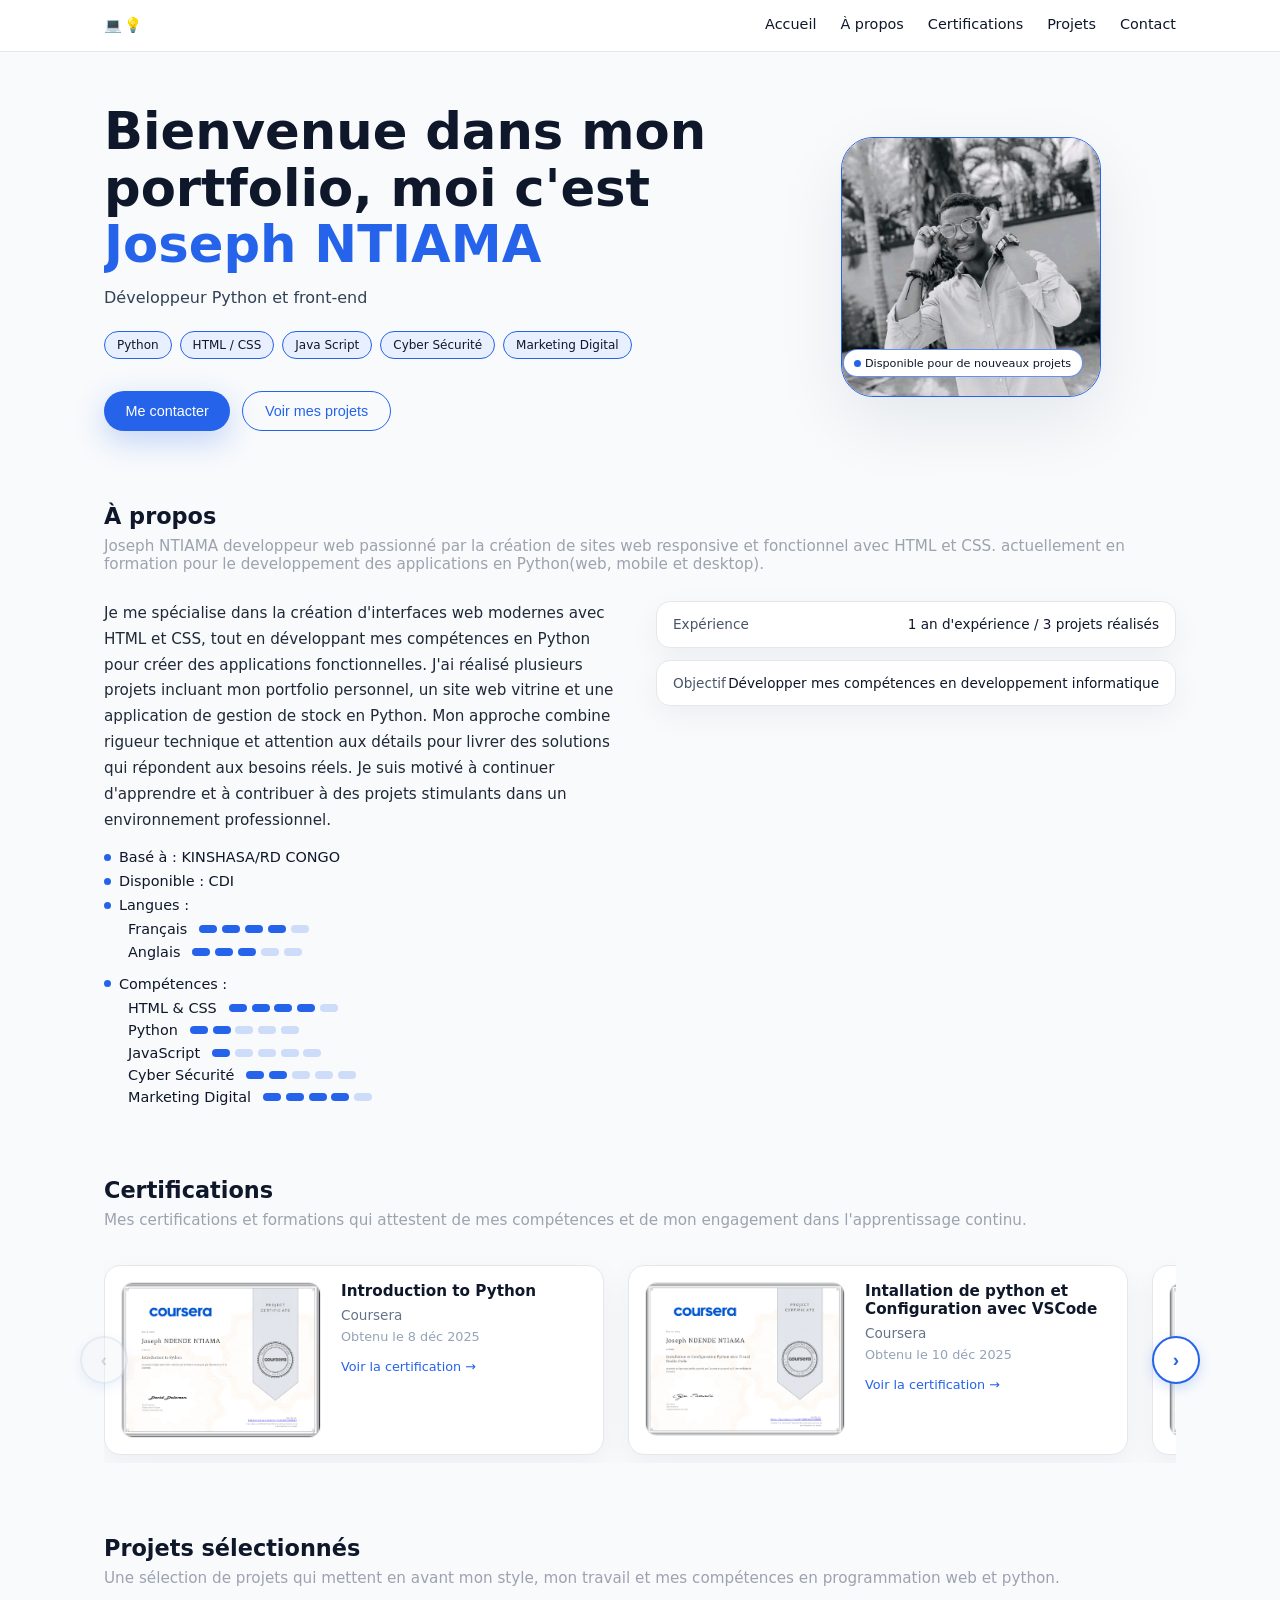
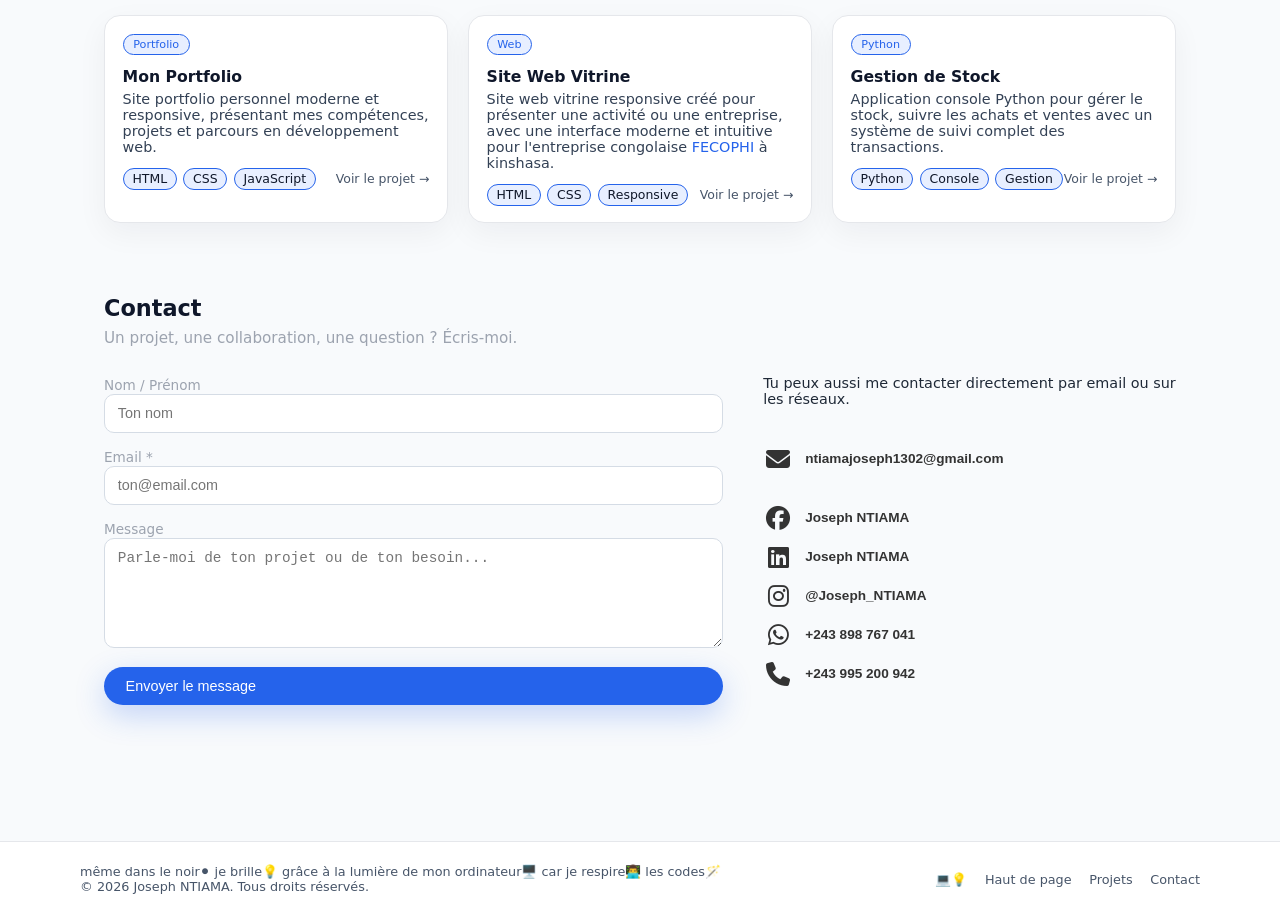
==== index.html @ 9ce26da5 "mis à jour css 02 janvier" ====
<!DOCTYPE html>
<html lang="fr">
  <head>
    <meta charset="UTF-8" />
    <meta name="viewport" content="width=device-width, initial-scale=1.0" />
    <link rel="stylesheet" href="https://cdnjs.cloudflare.com/ajax/libs/font-awesome/6.5.1/css/all.min.css">
    <title>Portfolio</title>
    <style>
      /* ---------- Styles principaux ----------
         Organisation:
         - Reset & base
         - Body / typographie
         - Liens / header / navigation
         - Hero (accueil)
         - About / cartes
         - Grid / cards / certifications
         - Contact / footer
      */
      * {
        box-sizing: border-box;
        margin: 0;
        padding: 0;
      }

      body {
        font-family: system-ui, -apple-system, BlinkMacSystemFont, "Segoe UI",
          sans-serif;
        background: #f8fafc;
        color: #0f172a;
        min-height: 100vh;
      }

      a {
        color: inherit;
        text-decoration: none;
      }

      /* Header - barre de navigation sticky en haut */
      header {
        position: sticky;
        top: 0;
        z-index: 10;
        backdrop-filter: blur(12px);
        background: #ffffffea;
        border-bottom: 1px solid #e5e7eb;
      }

      .nav {
        max-width: 1120px;
        margin: 0 auto;
        padding: 1rem 1.5rem;
        display: flex;
        align-items: center;
        justify-content: space-between;
      }

      .logo {
        font-weight: 700;
        letter-spacing: 0.12em;
        text-transform: uppercase;
        font-size: 0.9rem;
        color: #2563eb;
      }

      .nav-links {
        display: flex;
        gap: 1.5rem;
        font-size: 0.9rem;
      }

      .nav-links a {
        position: relative;
        padding-bottom: 0.2rem;
      }

      .nav-links a::after {
        content: "";
        position: absolute;
        left: 0;
        bottom: 0;
        width: 0;
        height: 2px;
        background: #2563eb;
        transition: width 0.2s ease-out;
      }

      .nav-links a:hover::after {
        width: 100%;
      }

      main {
        max-width: 1120px;
        margin: 0 auto;
        padding: 3.2rem 1.5rem 4rem;
      }

      section {
        margin-bottom: 4.5rem;
      }

      /* Hero (Accueil) - titre, sous-texte, tags et photo */
      .hero {
        display: grid;
        grid-template-columns: minmax(0, 3fr) minmax(0, 2fr);
        gap: 3rem;
        align-items: center;
      }

      .hero-title {
        font-size: clamp(2.4rem, 4vw, 3.3rem);
        line-height: 1.1;
        font-weight: 700;
        margin-bottom: 1rem;
      }

      .hero-name {
        background: #2563eb;
        background-clip: text;
        -webkit-background-clip: text;
        color: transparent;
      }

      .hero-subtitle {
        color: #334155;
        font-size: 1rem;
        max-width: 32rem;
        margin-bottom: 1.5rem;
      }

      .hero-tags {
        display: flex;
        flex-wrap: wrap;
        gap: 0.5rem;
        margin-bottom: 2rem;
      }

      .tag {
        padding: 0.35rem 0.75rem;
        border-radius: 999px;
        border: 1px solid #2563eb;
        font-size: 0.75rem;
        color: #0f172a;
        background: #e8efff;
      }

      .hero-actions {
        display: flex;
        flex-wrap: wrap;
        gap: 0.75rem;
      }

      .btn-primary,
      .btn-secondary {
        padding: 0.7rem 1.35rem;
        border-radius: 999px;
        font-size: 0.9rem;
        font-weight: 500;
        border: none;
        cursor: pointer;
        display: inline-flex;
        align-items: center;
        gap: 0.4rem;
      }

      .btn-primary {
        background: #2563eb;
        color: #ffffff;
        box-shadow: 0 10px 30px rgba(37, 99, 235, 0.25);
      }

      .btn-primary:hover {
        filter: brightness(1.05);
      }

      .btn-secondary {
        background: transparent;
        border: 1px solid #2563eb;
        color: #2563eb;
      }

      .btn-secondary:hover {
        background: #e8efff;
      }

      .hero-photo-wrapper {
        justify-self: center;
      }

      .hero-photo {
        width: 260px;
        height: 260px;
        border-radius: 32px;
        background: #ffffff;
        border: 1px solid #2563eb;
        position: relative;
        overflow: hidden;
        box-shadow: 0 25px 70px rgba(15, 23, 42, 0.08);
        display: flex;
        align-items: center;
        justify-content: center;
        color: #0f172a;
      }

      .hero-photo::before {
        content: "";
        position: absolute;
        inset: 18%;
        border-radius: 24px;
      }

      .hero-photo-text {
        text-align: center;
        font-size: 0.9rem;
        max-width: 13rem;
        line-height: 1.4;
      }

      .hero-badge {
        position: absolute;
        bottom: 1.2rem;
        right: 1.1rem;
        padding: 0.4rem 0.65rem;
        border-radius: 999px;
        font-size: 0.7rem;
        background: #ffffff;
        border: 1px solid rgba(37, 99, 235, 0.7);
        display: inline-flex;
        align-items: center;
        gap: 0.25rem;
      }

      .hero-badge-dot {
        width: 7px;
        height: 7px;
        border-radius: 999px;
        background: #2563eb;
      }

      .section-title {
        font-size: 1.4rem;
        font-weight: 600;
        margin-bottom: 0.5rem;
      }

      .section-subtitle {
        font-size: 0.95rem;
        color: #9ca3af;
        margin-bottom: 1.75rem;
      }

      /* À propos - texte descriptif et cartes de résumé */
      .about-grid {
        display: grid;
        grid-template-columns: minmax(0, 2fr) minmax(0, 2fr);
        gap: 2rem;
        align-items: flex-start;
      }

      .about-text {
        font-size: 0.95rem;
        color: #1f2937;
        line-height: 1.7;
      }

      .about-list {
        list-style: none;
        margin-top: 1rem;
        display: grid;
        gap: 0.5rem;
      }

      .about-list li {
        display: flex;
        align-items: center;
        gap: 0.5rem;
        font-size: 0.9rem;
      }

      .bullet {
        width: 7px;
        height: 7px;
        border-radius: 999px;
        background: #2563eb;
      }

      .language-item {
        display: flex;
        align-items: center;
        gap: 0.5rem;
        flex-wrap: wrap;
      }

      .language-name {
        min-width: 70px;
        font-weight: 500;
      }

      .language-level {
        display: flex;
        gap: 0.3rem;
        align-items: center;
        margin-left: 0.25rem;
      }

      .level-bar {
        width: 18px;
        height: 8px;
        border-radius: 4px;
        background: rgba(37, 99, 235, 0.2);
        transition: background 0.2s ease;
      }

      .level-bar.filled {
        background: #2563eb;
      }

      /* Cartes récapitulatives dans la section À propos */
      .about-cards {
        display: grid;
        gap: 0.75rem;
      }

      .about-card {
        padding: 0.9rem 1rem;
        border-radius: 14px;
        border: 1px solid #e5e7eb;
        background: #ffffff;
        font-size: 0.85rem;
        display: flex;
        justify-content: space-between;
        align-items: center;
        box-shadow: 0 10px 30px rgba(15, 23, 42, 0.05);
      }

      .about-card-label {
        color: #475569;
      }

      .about-card-value {
        font-weight: 500;
        color: #0f172a;
      }

      /* Grilles réutilisables pour projets et autres listes */
      .grid {
        display: grid;
        gap: 1.25rem;
      }

      .grid-3 {
        grid-template-columns: repeat(auto-fit, minmax(220px, 1fr));
      }

      .card {
        border-radius: 16px;
        padding: 1.1rem 1.1rem 1rem;
        border: 1px solid #e5e7eb;
        background: #ffffff;
        transition: transform 0.14s ease-out, box-shadow 0.14s ease-out,
          border-color 0.14s ease-out;
        box-shadow: 0 10px 30px rgba(15, 23, 42, 0.05);
      }

      .card:hover {
        transform: translateY(-4px);
        border-color: rgba(37, 99, 235, 0.5);
        box-shadow: 0 18px 45px rgba(15, 23, 42, 0.08);
      }

      .card-badge {
        font-size: 0.7rem;
        padding: 0.2rem 0.6rem;
        border-radius: 999px;
        border: 1px solid #2563eb;
        color: #2563eb;
        display: inline-flex;
        align-items: center;
        gap: 0.35rem;
        margin-bottom: 0.7rem;
        background: #e8efff;
      }

      .card-title {
        font-size: 0.98rem;
        font-weight: 600;
        margin-bottom: 0.35rem;
        color: #0f172a;
      }

      .card-text {
        font-size: 0.9rem;
        color: #334155;
        margin-bottom: 0.8rem;
      }

      .card-footer {
        display: flex;
        align-items: center;
        justify-content: space-between;
        font-size: 0.8rem;
        color: #475569;
      }

      .tech-list {
        display: flex;
        flex-wrap: wrap;
        gap: 0.4rem;
        font-size: 0.78rem;
      }

      .tech-pill {
        padding: 0.15rem 0.55rem;
        border-radius: 999px;
        background: #e8efff;
        border: 1px solid #2563eb;
        color: #0f172a;
      }

      /* Certifications - carousel horizontal */
      .certification-container {
        position: relative;
        width: 100%;
      }

      .certification-grid {
        display: flex;
        gap: 1.5rem;
        overflow-x: auto;
        scroll-behavior: smooth;
        scrollbar-width: none;
        -ms-overflow-style: none;
        padding: 0.5rem 0;
      }

      .certification-grid::-webkit-scrollbar {
        display: none;
      }

      .certification-card {
        flex: 0 0 auto;
        width: 100%;
        max-width: 500px;
        min-width: 400px;
      }

      .certification-card {
        border-radius: 16px;
        padding: 1rem;
        border: 1px solid #e5e7eb;
        background: #ffffff;
        transition: transform 0.14s ease-out, box-shadow 0.14s ease-out,
          border-color 0.14s ease-out;
        box-shadow: 0 10px 30px rgba(15, 23, 42, 0.05);
        display: flex;
        flex-direction: row;
        gap: 1.25rem;
        align-items: flex-start;
        width: 100%;
      }

      .certification-nav-btn {
        position: absolute;
        top: 50%;
        transform: translateY(-50%);
        background: #ffffff;
        border: 2px solid #2563eb;
        color: #2563eb;
        width: 48px;
        height: 48px;
        border-radius: 50%;
        display: flex;
        align-items: center;
        justify-content: center;
        cursor: pointer;
        font-size: 1.2rem;
        font-weight: bold;
        z-index: 10;
        transition: all 0.2s ease;
        box-shadow: 0 4px 12px rgba(37, 99, 235, 0.2);
      }

      .certification-nav-btn:hover {
        background: #2563eb;
        color: #ffffff;
        box-shadow: 0 6px 16px rgba(37, 99, 235, 0.3);
      }

      .certification-nav-btn:active {
        transform: translateY(-50%) scale(0.95);
      }

      .certification-nav-btn.prev {
        left: -24px;
      }

      .certification-nav-btn.next {
        right: -24px;
      }

      .certification-nav-btn:disabled {
        opacity: 0.4;
        cursor: not-allowed;
        background: #f1f5f9;
        border-color: #cbd5e1;
        color: #94a3b8;
      }

      .certification-nav-btn:disabled:hover {
        background: #f1f5f9;
        color: #94a3b8;
        box-shadow: 0 4px 12px rgba(37, 99, 235, 0.1);
      }

      .certification-card:hover {
        transform: translateY(-4px);
        border-color: rgba(37, 99, 235, 0.5);
        box-shadow: 0 18px 45px rgba(15, 23, 42, 0.08);
      }

      .certification-image {
        width: 200px;
        min-width: 200px;
        height: auto;
        border-radius: 12px;
        border: 1px solid #e5e7eb;
        object-fit: cover;
        cursor: pointer;
        transition: transform 0.2s ease;
      }

      .certification-image:hover {
        transform: scale(1.02);
      }

      .certification-info {
        flex: 1;
        display: flex;
        flex-direction: column;
        gap: 0.4rem;
      }

      .certification-title {
        font-size: 0.95rem;
        font-weight: 600;
        color: #0f172a;
        margin-top: 0;
      }

      .certification-org {
        font-size: 0.85rem;
        color: #64748b;
      }

      .certification-date {
        font-size: 0.8rem;
        color: #94a3b8;
      }

      .certification-description {
        font-size: 0.85rem;
        color: #475569;
        line-height: 1.5;
        margin-top: 0.25rem;
      }

      .certification-link {
        font-size: 0.8rem;
        color: #2563eb;
        text-decoration: none;
        margin-top: 0.5rem;
        display: inline-flex;
        align-items: center;
        gap: 0.3rem;
        transition: color 0.2s ease;
      }

      .certification-link:hover {
        color: #1d4ed8;
        text-decoration: underline;
      }

      /* Contact - formulaire et informations de contact */
      .contact-grid {
        display: grid;
        grid-template-columns: minmax(0, 3fr) minmax(0, 2fr);
        gap: 2.5rem;
        align-items: start;
      }

      form {
        display: grid;
        gap: 0.9rem;
      }

      label {
        font-size: 0.85rem;
        color: #9ca3af;
        margin-bottom: 0.2rem;
      }

      input,
      textarea {
        width: 100%;
        padding: 0.65rem 0.8rem;
        border-radius: 10px;
        border: 1px solid #d5dce5;
        background: #ffffff;
        color: #0f172a;
        font-size: 0.9rem;
      }

      input:focus,
      textarea:focus {
        outline: none;
        border-color: #2563eb;
        box-shadow: 0 0 0 1px rgba(37, 99, 235, 0.5);
      }

      textarea {
        min-height: 110px;
        resize: vertical;
      }

      .contact-info {
        font-size: 0.9rem;
        color: #1f2937;
      }

      .contact-list {
        list-style: none;
        margin-top: 1.25rem;
        display: grid;
        gap: 0.7rem;
        font-size: 0.85rem;
      }

      .contact-label {
        color: #475569;
      }

      /* Footer - bas de page avec liens et copyright */
      footer {
        border-top: 1px solid #e5e7eb;
        padding: 1.4rem 1.5rem 1.8rem;
        color: #475569;
        font-size: 0.8rem;
        background: #ffffff;
      }

      .footer-inner {
        max-width: 1120px;
        margin: 0 auto;
        display: flex;
        align-items: center;
        justify-content: space-between;
        gap: 1rem;
        flex-wrap: wrap;
      }

      .footer-links {
        display: flex;
        gap: 1.1rem;
        flex-wrap: wrap;
      }

      .footer-links a:hover {
        color: #2563eb;
      }

      .social-links {
        margin-top: 20px;
        display: flex;
        flex-direction: column; /* Aligne les comptes les uns sous les autres */
        gap: 15px; /* Espace entre chaque ligne */
      }

      .social-item {
        display: flex;
        align-items: center; /* Aligne verticalement l'icône et le texte */
        text-decoration: none;
        color: #333;
        font-family: Arial, sans-serif;
        font-weight: bold;
        transition: transform 0.2s ease;
      }

      .social-item i {
        font-size: 24px; /* Taille de l'icône */
        margin-right: 12px; /* Espace entre l'icône et ton nom */
        width: 30px; /* Largeur fixe pour que le texte soit aligné */
        text-align: center;
      }

/* Couleurs spécifiques au survol */
      .social-item:hover {
        transform: translateX(10px); /* Petit effet de mouvement */
        color: #1877F2; /* Bleu Facebook par défaut au survol */
      }

      .social-item:hover i {
        color: #1877F2;
      }

      /* Style de base (Ordinateur) */
      .navbar {
        display: flex;
        justify-content: space-between;
        padding: 20px;
        background: #333;
        color: white;
      }

      .nav-links {
        display: flex;
        list-style: none;
      }

      .nav-links li { margin-left: 20px; }

      .menu-toggle {
        display: none; /* CACHÉ SUR ORDINATEUR */
        font-size: 24px;
        cursor: pointer;
      }

/* --- VERSION MOBILE (moins de 768px) --- */
    @media screen and (max-width: 768px) {
      .menu-toggle {
        display: block; /* ON MONTRE LES 3 BARRES */
      }

        .nav-links {
          display: none;
        flex-direction: column;
        width: 50%;
          position: absolute;
          top: 60px;
          left: 50%;
          background: #1877F2;
          text-align: center;
          font-family: cambria;
        }

  /* Quand on ajoute la classe "active" via JS */
        .nav-links.active {
            display: flex;
          }

        .nav-links li { padding: 15px 0; margin: 0; }
      }

      @media (max-width: 900px) {
        .hero {
          grid-template-columns: minmax(0, 1fr);
          text-align: left;
          gap: 2rem;
        }

        .hero-photo-wrapper {
          order: -1;
        }

        .hero-photo {
          width: 230px;
          height: 230px;
        }

        .about-grid,
        .contact-grid {
          grid-template-columns: minmax(0, 1fr);
        }
      }

      @media (max-width: 640px) {
        .nav {
          padding-inline: 1.1rem;
        }

        main {
          padding-inline: 1.1rem;
          padding-top: 2.6rem;
        }

        .nav-links {
          display: none;
        }

        .hero-actions {
          flex-direction: column;
          align-items: stretch;
        }

        .hero-photo {
          width: 210px;
          height: 210px;
        }

        .certification-card {
          flex-direction: column;
          min-width: 300px;
          max-width: 100%;
        }

        .certification-image {
          width: 100%;
          min-width: unset;
        }

        .certification-nav-btn {
          width: 40px;
          height: 40px;
          font-size: 1rem;
        }

        .certification-nav-btn.prev {
          left: -20px;
        }

        .certification-nav-btn.next {
          right: -20px;
        }
      }

      @media (max-width: 480px) {
        main {
          padding-inline: 1rem;
        }

        section {
          margin-bottom: 3.2rem;
        }

        .certification-container {
          padding: 0 2rem;
        }

        .certification-nav-btn {
          width: 36px;
          height: 36px;
          font-size: 0.9rem;
        }

        .certification-nav-btn.prev {
          left: 0;
        }

        .certification-nav-btn.next {
          right: 0;
        }

        .certification-card {
          min-width: 280px;
        }

        .hero-title {
          font-size: clamp(2rem, 9vw, 2.6rem);
        }

        .card,
        .about-card {
          padding: 0.95rem 0.95rem 0.9rem;
        }

        .hero-photo {
          width: 190px;
          height: 190px;
        }
      }
      /* Animations: apparitions et micro-interactions
         - Variables:
           --accent : couleur principale utilisée pour les accents visuels
         - Classes utilitaires:
           .fade-up  : élément apparaissant avec translation verticale
           .fade-in  : élément n'apparaissant qu'en opacité
         - Animation float: micro-mouvement appliqué à la photo hero
         - Respecter `prefers-reduced-motion` pour accessibilité
      */
      /* Couleur d'accent utilisée dans plusieurs composants */
      :root { --accent: #2563eb; }

      /* Apparition en glissement vers le haut + fondu
         - ajouter la classe `animated` déclenche la transition
         - utile pour staggered entrance (apparition échelonnée)
      */
      .fade-up { opacity: 0; transform: translateY(12px); transition: opacity 0.6s ease, transform 0.6s cubic-bezier(.2,.8,.2,1); }
      .fade-up.animated { opacity: 1; transform: translateY(0); }

      /* Simple fondu (opacité) pour éléments qui n'ont pas besoin de translation */
      .fade-in { opacity: 0; transition: opacity 0.8s ease; }
      .fade-in.animated { opacity: 1; }


      /* Légère oscillation verticale pour donner de la vie à la photo */
      @keyframes float {
        0% { transform: translateY(0); }
        50% { transform: translateY(-6px); }
        100% { transform: translateY(0); }
      }

      /* Photo hero: couvre son conteneur et a un zoom au survol
         - transition sur `img` pour rendre le hover fluide
         - la classe `animated` déclenche l'animation continue `float`
         - `will-change` aide la performance pour les transformations fréquentes
      */
      .hero-photo img { display: block; width: 100%; height: 100%; object-fit: cover; transition: transform 0.45s ease; will-change: transform; }
      .hero-photo.animated { animation: float 4s ease-in-out infinite; }
      .hero-photo:hover img { transform: scale(1.04); }

      /* Animations de texte: slide-in gauche/droite pour mettre en valeur les titres */
      .slide-left { opacity: 0; transform: translateX(-18px); transition: opacity 0.6s ease, transform 0.6s cubic-bezier(.2,.8,.2,1); }
      .slide-left.animated { opacity: 1; transform: translateX(0); }

      .slide-right { opacity: 0; transform: translateX(18px); transition: opacity 0.6s ease, transform 0.6s cubic-bezier(.2,.8,.2,1); }
      .slide-right.animated { opacity: 1; transform: translateX(0); }

      /* Tags dans le hero: apparition échelonnée et léger levé */
      .hero-tags .tag { opacity: 0; transform: translateY(8px) scale(0.99); transition: opacity 0.45s ease, transform 0.45s ease; }
      .hero-tags .tag.animated { opacity: 1; transform: translateY(0) scale(1); }

      /* Micro-interaction sur les images de certification : léger soulèvement + ombre */
      .certification-image { transition: transform 0.28s ease, box-shadow 0.28s ease; }
      .certification-image:hover { transform: translateY(-6px) scale(1.03); box-shadow: 0 18px 40px rgba(15,23,42,0.12); }

      /* Respecter la préférence de l'utilisateur pour réduire les animations */
      @media (prefers-reduced-motion: reduce) {
        .fade-up, .fade-in, .hero-photo.animated, .certification-image { transition: none !important; animation: none !important; }
      }
    </style>
  </head>
    <body>
    <!-- Header: barre de navigation principale (logo, menu mobile, liens) -->
    <header>
      <nav class="nav">
        <div class="logo">💻💡</div>
        <div class="menu-toggle" id="mobile-menu">
          <i class="fa-solid fa-bars"></i>
        </div>
        <div class="nav-links" id="nav-list">
          <a href="#accueil">Accueil</a>
          <a href="#apropos">À propos</a>
          <a href="#certifications">Certifications</a>
          <a href="#projets">Projets</a>
          <a href="#contact">Contact</a>
        </div>
      </nav>
    </header>

    <main>
    <!-- Section Accueil (Hero) -->
    <section id="accueil" class="hero">
        <div>
          <h1 class="hero-title">
            <span class="hero-line">Bienvenue dans mon portfolio,</span>
            <span class="hero-line">moi c'est <span class="hero-name">Joseph NTIAMA</span></span>
          </h1>
          <p class="hero-subtitle">
            Développeur Python et front-end
          </p>

          <div class="hero-tags">
            <span class="tag">Python</span>
            <span class="tag">HTML / CSS</span>
            <span class="tag">Java Script</span>
            <span class="tag">Cyber Sécurité</span>
            <span class="tag">Marketing Digital</span>
          </div>

          <div class="hero-actions">
            <button class="btn-primary" onclick="document.getElementById('contact').scrollIntoView({behavior: 'smooth'})">
              Me contacter
            </button>
            <button class="btn-secondary" onclick="document.getElementById('projets').scrollIntoView({behavior: 'smooth'})">
              Voir mes projets
            </button>
          </div>
        </div>

        <div class="hero-photo-wrapper">
          <div class="hero-photo">
            <img src="photo/PORTFOLIO.jpg" width="260" height="260" alt="photo de Joseph NTIAMA">
            <div class="hero-photo-text">
            </div>
            <div class="hero-badge">
              <span class="hero-badge-dot"></span>
              Disponible pour de nouveaux projets
            </div>
          </div>
        </div>
      </section>

      <!-- Section À propos -->
      <section id="apropos">
        <h2 class="section-title">À propos</h2>
        <p class="section-subtitle">
          Joseph NTIAMA developpeur web passionné par la création de sites web responsive et fonctionnel avec HTML et CSS. actuellement en formation pour le developpement des applications en Python(web, mobile et desktop).</p>

        <div class="about-grid">
          <div>
            <p class="about-text">
              Je me spécialise dans la création d'interfaces web modernes avec HTML et CSS, tout en développant mes compétences en Python pour créer des applications fonctionnelles. J'ai réalisé plusieurs projets incluant mon portfolio personnel, un site web vitrine et une application de gestion de stock en Python. Mon approche combine rigueur technique et attention aux détails pour livrer des solutions qui répondent aux besoins réels. Je suis motivé à continuer d'apprendre et à contribuer à des projets stimulants dans un environnement professionnel.
            </p>
            <ul class="about-list">
              <li>
                <span class="bullet"></span>
                <span>Basé à : KINSHASA/RD CONGO</span>
              </li>
              <li>
                <span class="bullet"></span>
                <span>Disponible : CDI</span>
              </li>
              <li style="flex-direction: column; align-items: flex-start; gap: 0.5rem;">
                <span style="display: flex; align-items: center; gap: 0.5rem;">
                  <span class="bullet"></span>
                  <span class="language-name">Langues :</span>
                </span>
                <div style="display: flex; flex-direction: column; gap: 0.4rem; margin-left: 1.5rem;">
                  <span class="language-item">
                    <span>Français</span>
                    <span class="language-level">
                      <span class="level-bar filled"></span>
                      <span class="level-bar filled"></span>
                      <span class="level-bar filled"></span>
                      <span class="level-bar filled"></span>
                      <span class="level-bar"></span>
                    </span>
                  </span>
                  <span class="language-item">
                    <span>Anglais</span>
                    <span class="language-level">
                      <span class="level-bar filled"></span>
                      <span class="level-bar filled"></span>
                      <span class="level-bar filled"></span>
                      <span class="level-bar"></span>
                      <span class="level-bar"></span>
                    </span>
                  </span>
                </div>
              </li>
              <li style="flex-direction: column; align-items: flex-start; gap: 0.5rem; margin-top: 0.5rem;">
                <span style="display: flex; align-items: center; gap: 0.5rem;">
                  <span class="bullet"></span>
                  <span class="language-name">Compétences :</span>
                </span>
                <div style="display: flex; flex-direction: column; gap: 0.4rem; margin-left: 1.5rem;">
                  <span class="language-item">
                    <span>HTML & CSS</span>
                    <span class="language-level">
                      <span class="level-bar filled"></span>
                      <span class="level-bar filled"></span>
                      <span class="level-bar filled"></span>
                      <span class="level-bar filled"></span>
                      <span class="level-bar"></span>
                    </span>
                  </span>
                  <span class="language-item">
                    <span>Python</span>
                    <span class="language-level">
                      <span class="level-bar filled"></span>
                      <span class="level-bar filled"></span>
                      <span class="level-bar"></span>
                      <span class="level-bar"></span>
                      <span class="level-bar"></span>
                    </span>
                  </span>
                  <span class="language-item">
                    <span>JavaScript</span>
                    <span class="language-level">
                      <span class="level-bar filled"></span>
                      <span class="level-bar"></span>
                      <span class="level-bar"></span>
                      <span class="level-bar"></span>
                      <span class="level-bar"></span>
                    </span>
                  </span>
                  <span class="language-item">
                    <span>Cyber Sécurité</span>
                    <span class="language-level">
                      <span class="level-bar filled"></span>
                      <span class="level-bar filled"></span>
                      <span class="level-bar"></span>
                      <span class="level-bar"></span>
                      <span class="level-bar"></span>
                    </span>
                  </span>
                  <span class="language-item">
                    <span>Marketing Digital</span>
                    <span class="language-level">
                      <span class="level-bar filled"></span>
                      <span class="level-bar filled"></span>
                      <span class="level-bar filled"></span>
                      <span class="level-bar filled"></span>
                      <span class="level-bar"></span>
                    </span>
                  </span>
                </div>
              </li>
            </ul>
          </div>

          <div class="about-cards">
            <div class="about-card">
              <span class="about-card-label">Expérience</span>
              <span class="about-card-value">1 an d'expérience / 3 projets réalisés</span>
            </div>
            <div class="about-card">
              <span class="about-card-label">Objectif</span>
              <span class="about-card-value">Développer mes compétences en developpement informatique</span>
            </div>
          </div>
        </div>
      </section>

      <!-- Section Certifications (carousel) -->
      <section id="certifications">
        <h2 class="section-title">Certifications</h2>
        <p class="section-subtitle">
          Mes certifications et formations qui attestent de mes compétences et de mon engagement dans l'apprentissage continu.
        </p>

        <div class="certification-container">
          <button class="certification-nav-btn prev" onclick="scrollCertifications(-1)" aria-label="Précédent">
            ‹
          </button>
          <div class="certification-grid" id="certificationGrid">
          <article class="certification-card">
            <img 
              src="photo/certificat introduction à python .png" 
              alt="Certification Python Coursera" 
              class="certification-image"
              onclick="window.open('https://coursera.org/verify/XV50P74HO6Z7', '_blank')"
            />
            <div class="certification-info">
              <h3 class="certification-title">Introduction to Python</h3>
              <p class="certification-org">Coursera</p>
              <p class="certification-date">Obtenu le 8 déc 2025</p>
              <a 
                href="https://coursera.org/verify/XV50P74HO6Z7" 
                target="_blank" 
                rel="noopener noreferrer"
                class="certification-link"
              >
                Voir la certification →
              </a>
            </div>
          </article>

          <article class="certification-card">
            <img 
              src="photo/certificat configuration avec vs code.png" 
              alt="Certification Python Coursera" 
              class="certification-image"
              onclick="window.open('https://coursera.org/verify/ORFPAU1NYW6O', '_blank')"
            />
            <div class="certification-info">
              <h3 class="certification-title">Intallation de python et Configuration avec VSCode</h3>
              <p class="certification-org">Coursera</p>
              <p class="certification-date">Obtenu le 10 déc 2025</p>
              <a 
                href="https://coursera.org/verify/ORFPAU1NYW6O" 
                target="_blank" 
                rel="noopener noreferrer"
                class="certification-link"
              >
                Voir la certification →
              </a>
            </div>
          </article>

          <article class="certification-card">
            <img 
              src="photo/certificat script devops.png" 
              alt="Certification Python Coursera" 
              class="certification-image"
              onclick="window.open('https://www.coursera.org/account/accomplishments/certificate/VC185OGS5NWT', '_blank')"
            />
            <div class="certification-info">
              <h3 class="certification-title">Scripting for DevOps</h3>
              <p class="certification-org">Coursera</p>
              <p class="certification-date">Obtenu le 10 déc 2025</p>
              <a 
                href="https://www.coursera.org/account/accomplishments/certificate/VC185OGS5NWT" 
                target="_blank" 
                rel="noopener noreferrer"
                class="certification-link"
              >
                Voir la certification →
              </a>
            </div>
          </article>

          <article class="certification-card">
            <img 
              src="photo/certificat codingame.png" 
              alt="Certification CodinGame" 
              class="certification-image"
              onclick="window.open('https://www.codingame.com/certification/Oef0LW8shJ-bQNI8ryQ3HQ', '_blank')"
            />
            <div class="certification-info">
              <h3 class="certification-title">Certification Python 3</h3>
              <p class="certification-org">CodinGame</p>
              <p class="certification-date">Obtenu le 4 déc 2025</p>
              <a 
                href="https://www.codingame.com/certification/Oef0LW8shJ-bQNI8ryQ3HQ" 
                target="_blank" 
                rel="noopener noreferrer"
                class="certification-link"
              >
                Voir la certification →
              </a>
            </div>
          </article>
          </div>
          <button class="certification-nav-btn next" onclick="scrollCertifications(1)" aria-label="Suivant">
            ›
          </button>
        </div>
      </section>

      <!-- Section Projets sélectionnés -->
      <section id="projets">
        <h2 class="section-title">Projets sélectionnés</h2>
        <p class="section-subtitle">
          Une sélection de projets qui mettent en avant mon style, mon travail et mes compétences en programmation web et python.
        </p>

        <div class="grid grid-3">
          <article class="card">
            <div class="card-badge">Portfolio</div>
            <h3 class="card-title">Mon Portfolio</h3>
            <p class="card-text">
              Site portfolio personnel moderne et responsive, présentant mes compétences, projets et parcours en développement web.
            </p>
            <div class="card-footer">
              <div class="tech-list">
                <span class="tech-pill">HTML</span>
                <span class="tech-pill">CSS</span>
                <span class="tech-pill">JavaScript</span>
              </div>
              <a href="#" style="font-size: 0.78rem">Voir le projet →</a>
            </div>
          </article>

          <article class="card">
            <div class="card-badge">Web</div>
            <h3 class="card-title">Site Web Vitrine</h3>
            <p class="card-text">
              Site web vitrine responsive créé pour présenter une activité ou une entreprise, avec une interface moderne et intuitive pour l'entreprise congolaise <span style="color: #2563eb;">FECOPHI</span> à kinshasa.
            </p>
            <div class="card-footer">
              <div class="tech-list">
                <span class="tech-pill">HTML</span>
                <span class="tech-pill">CSS</span>
                <span class="tech-pill">Responsive</span>
              </div>
              <a href="#" style="font-size: 0.78rem">Voir le projet →</a>
            </div>
          </article>

          <article class="card">
            <div class="card-badge">Python</div>
            <h3 class="card-title">Gestion de Stock</h3>
            <p class="card-text">
              Application console Python pour gérer le stock, suivre les achats et ventes avec un système de suivi complet des transactions.
            </p>
            <div class="card-footer">
              <div class="tech-list">
                <span class="tech-pill">Python</span>
                <span class="tech-pill">Console</span>
                <span class="tech-pill">Gestion</span>
              </div>
              <a href="#" style="font-size: 0.78rem">Voir le projet →</a>
            </div>
          </article>
        </div>
      </section>

      <!-- Section Contact (formulaire + réseaux) -->
      <section id="contact">
        <h2 class="section-title">Contact</h2>
        <p class="section-subtitle">
          Un projet, une collaboration, une question ? Écris-moi.
        </p>

        <div class="contact-grid">
          <form id="monFormulaire" action="mailto:ntiamajoseph1302@gmail.com" method="post" enctype="text/plain">
            <div>
              <label for="name">Nom / Prénom</label>
              <input id="name" type="text" placeholder="Ton nom" />
            </div>
            <div>
              <label for="email">Email *</label>
              <input
                id="email"
                type="email"
                placeholder="ton@email.com" required
              />
            </div>
            <div>
              <label for="message">Message</label>
              <textarea
                id="message"
                placeholder="Parle-moi de ton projet ou de ton besoin..."
              ></textarea>
            </div>
            <button class="btn-primary" type="submit" onclick="viderFormulaire()">
              Envoyer le message
            </button>
          </form>

          <div class="contact-info">
            <p>
              Tu peux aussi me contacter directement par email ou sur les
              réseaux.
            </p>
            <ul class="contact-list">
              <div class="social-links">
                <li>
                  <div>
                    <a href="mailto:ntiamajoseph1302@gmail.com" class="social-item gmail">
                      <i class="fa-solid fa-envelope"></i>
                      <span>ntiamajoseph1302@gmail.com</span>
                    </a>
                  </div>
                </li>
                <li>
                  <div class="social-links">
                    <a href="https://facebook.com/joseph.ntiama.94" target="_blank" class="social-item">
                      <i class="fa-brands fa-facebook"></i>
                      <span>Joseph NTIAMA</span>
                    </a>
                  </div>
                </li>
                <li>
                  <div>
                    <a href="https://www.linkedin.com/in/joseph-ntiama" target="_blank" class="social-item">
                      <i class="fa-brands fa-linkedin"></i>
                      <span>Joseph NTIAMA</span>
                    </a>
                  </div>
                </li>
                <li>
                  <div>
                    <a href="https://instagram.com/ton-pseudo" target="_blank" class="social-item">
                      <i class="fa-brands fa-instagram"></i>
                      <span>@Joseph_NTIAMA</span>
                    </a>
                  </div>
                </li>
                <li>
                  <div>
                    <a href="https://whatsapp.com/ton-pseudo" target="_blank" class="social-item">
                      <i class="fa-brands fa-whatsapp"></i>
                      <span>+243 898 767 041</span>
                    </a>
                  </div>
                </li>
  
                <li>
                  <div>
                    <a href="tel:+243995200942" class="social-item phone">
                      <i class="fa-solid fa-phone"></i>
                      <span>+243 995 200 942</span>
                    </a>
                  </div>
                </li>
              </div>
            </ul>  
          </div>
        </div>
      </section>
    </main>

    <footer>
      <div class="footer-inner">
        <span>
          même dans le noir⚫ je brille💡 grâce à la lumière de mon ordinateur🖥️ car je respire👨‍💻 les codes🪄 <br>
          © <span id="year"></span> Joseph NTIAMA. Tous droits réservés.</span>
        <div class="footer-links">
          💻💡
          <a href="#accueil">Haut de page</a>
          <a href="#projets">Projets</a>
          <a href="#contact">Contact</a>
        </div>
      </div>
    </footer>

    <!-- Scripts: logique interactive (année, carousel, menu mobile, formulaire, animations) -->
    <script>
      /* --------------------------------------------
         1) Année automatique (footer)
            - Remplit dynamiquement l'élément #year avec l'année courante
            - Protège contre l'absence de l'élément via un test
      -------------------------------------------- */
      const yearElement = document.getElementById("year");
      if (yearElement) {
        yearElement.textContent = new Date().getFullYear().toString();
      }

      /* --------------------------------------------
         2) Carousel des certifications
            - `scrollCertifications(direction)` : fait défiler la grille
              en fonction de la largeur d'une carte + gap
            - `direction` vaut 1 (suivant) ou -1 (précédent)
            - On calcule `card.offsetWidth` pour s'adapter au responsive
      -------------------------------------------- */
      function scrollCertifications(direction) {
        const grid = document.getElementById("certificationGrid");
        if (!grid) return; // sécurité

        const card = grid.querySelector(".certification-card");
        if (!card) return;

        // largeur de la carte + estimation du gap entre les cartes
        const cardWidth = card.offsetWidth;
        const gap = 24; // correspond à ~1.5rem dans le CSS
        const scrollAmount = cardWidth + gap;

        // scrollBy permet un défilement fluide et contrôlé
        grid.scrollBy({ left: direction * scrollAmount, behavior: "smooth" });
      }

      /* Mise à jour de l'état des boutons Prev/Next en fonction du scroll */
      function updateNavButtons() {
        const grid = document.getElementById("certificationGrid");
        const prevBtn = document.querySelector(".certification-nav-btn.prev");
        const nextBtn = document.querySelector(".certification-nav-btn.next");
        if (!grid || !prevBtn || !nextBtn) return;

        // Désactiver prev si on est tout à gauche, next si on est tout à droite
        prevBtn.disabled = grid.scrollLeft <= 0;
        nextBtn.disabled = grid.scrollLeft >= grid.scrollWidth - grid.clientWidth - 10;
      }

      // Attacher les écouteurs une fois le DOM chargé
      const certGrid = document.getElementById("certificationGrid");
      if (certGrid) {
        window.addEventListener("load", updateNavButtons);
        certGrid.addEventListener("scroll", updateNavButtons);
      }

      /* --------------------------------------------
         3) Menu Mobile (burger)
            - Bascule la classe `active` sur la liste de navigation
            - Remplace l'icône entre 'bars' et 'xmark'
            - Ferme le menu automatiquement quand on clique sur un lien
      -------------------------------------------- */
      const menuToggle = document.getElementById('mobile-menu');
      const navLinks = document.getElementById('nav-list');

      if (menuToggle && navLinks) {
        menuToggle.addEventListener('click', () => {
          // Toggle visible/invisible du menu (mobile)
          navLinks.classList.toggle('active');

          // Changement visuel de l'icône pour indiquer l'état
          const icon = menuToggle.querySelector('i');
          if (icon) {
            icon.classList.toggle('fa-bars');
            icon.classList.toggle('fa-xmark');
          }
        });

        // Ferme le menu et restaure l'icône quand un lien est cliqué
        navLinks.querySelectorAll('a').forEach(link => {
          link.addEventListener('click', () => {
            navLinks.classList.remove('active');
            const icon = menuToggle.querySelector('i');
            if (icon) {
              icon.classList.add('fa-bars');
              icon.classList.remove('fa-xmark');
            }
          });
        });
      }

      /* --------------------------------------------
         4) Reset formulaire après envoi
            - `viderFormulaire()` : attend 500ms puis reset le form
            - le timeout permet à l'application mail native de s'ouvrir
      -------------------------------------------- */
      function viderFormulaire() {
        setTimeout(function() {
          const form = document.getElementById("monFormulaire");
          if (form) form.reset();
        }, 500);
      }

      /* --------------------------------------------
         5) Animations d'entrée (staggered)
            - Trouve un ensemble d'éléments importants et leur ajoute
              la classe `fade-up` puis, avec un délai échelonné,
              ajoute `animated` pour déclencher la transition CSS.
            - La photo hero obtient une animation `float` après un délai
            - Le système respecte `prefers-reduced-motion` (CSS gère cela)
      -------------------------------------------- */
      window.addEventListener('load', () => {
        const prefersReduced = window.matchMedia && window.matchMedia('(prefers-reduced-motion: reduce)').matches;

        // 1) Appliquer fade-up à des éléments clés avec stagger
        const selectors = ['header', '.hero', 'section', '.card', '.certification-card'];
        const elements = [];
        selectors.forEach(sel => document.querySelectorAll(sel).forEach(el => elements.push(el)));

        elements.forEach((el, i) => {
          el.classList.add('fade-up');
          // si l'utilisateur demande moins d'animations, réduire les délais
          const delay = prefersReduced ? 0 : 120 + i * 70;
          setTimeout(() => el.classList.add('animated'), delay);
        });

        // 2) Animations de texte dans le hero (slide-in) et tags en stagger
        const title = document.querySelector('.hero-title');
        const subtitle = document.querySelector('.hero-subtitle');
        const tags = document.querySelectorAll('.hero-tags .tag');

        // Animations séquentielles des lignes du titre (une phrase après l'autre)
        const heroLines = document.querySelectorAll('.hero-line');
        let baseDelay = 220;
        heroLines.forEach((line, idx) => {
          line.classList.add('slide-left');
          const delay = prefersReduced ? 0 : baseDelay + idx * 260;
          setTimeout(() => line.classList.add('animated'), delay);
        });

        // Sous-titre : apparaît après les lignes du titre
        if (subtitle) {
          const subtitleDelay = prefersReduced ? 0 : baseDelay + heroLines.length * 260 + 120;
          subtitle.classList.add('slide-right');
          setTimeout(() => subtitle.classList.add('animated'), subtitleDelay);
        }

        // Tags : apparition échelonnée après le sous-titre
        const tagsStart = prefersReduced ? 0 : baseDelay + heroLines.length * 260 + 260;
        tags.forEach((tag, idx) => {
          tag.classList.add('fade-in');
          setTimeout(() => tag.classList.add('animated'), tagsStart + idx * 80);
        });

        // 3) Photo hero: float continu + parallax au survol/souris
        const heroPhotoWrapper = document.querySelector('.hero-photo-wrapper');
        const heroPhoto = document.querySelector('.hero-photo');
        if (heroPhoto) setTimeout(() => heroPhoto.classList.add('animated'), prefersReduced ? 0 : 600);

        // Parallax: uniquement si l'utilisateur n'a pas demandé de réduire les animations
        if (!prefersReduced && heroPhotoWrapper) {
          let rafId = null;
          let targetX = 0, targetY = 0;
          let posX = 0, posY = 0;

          function loop() {
            posX += (targetX - posX) * 0.12;
            posY += (targetY - posY) * 0.12;
            const img = heroPhotoWrapper.querySelector('img');
            if (img) img.style.transform = `translate(${posX}px, ${posY}px) scale(1.02)`;
            rafId = requestAnimationFrame(loop);
          }

          function onMove(e) {
            const rect = heroPhotoWrapper.getBoundingClientRect();
            const relX = ((e.clientX - rect.left) / rect.width) - 0.5; // -0.5 .. 0.5
            const relY = ((e.clientY - rect.top) / rect.height) - 0.5;
            targetX = relX * 18; // amplitude X
            targetY = relY * 12; // amplitude Y
            if (!rafId) rafId = requestAnimationFrame(loop);
          }

          function onLeave() {
            targetX = 0; targetY = 0;
          }

          heroPhotoWrapper.addEventListener('mousemove', onMove);
          heroPhotoWrapper.addEventListener('mouseleave', onLeave);
          // démarrer une boucle propre si l'utilisateur utilise le clavier (focus)
          heroPhotoWrapper.addEventListener('focus', () => { if (!rafId) rafId = requestAnimationFrame(loop); });
        }
      });
    </script>
  </body>
</html>
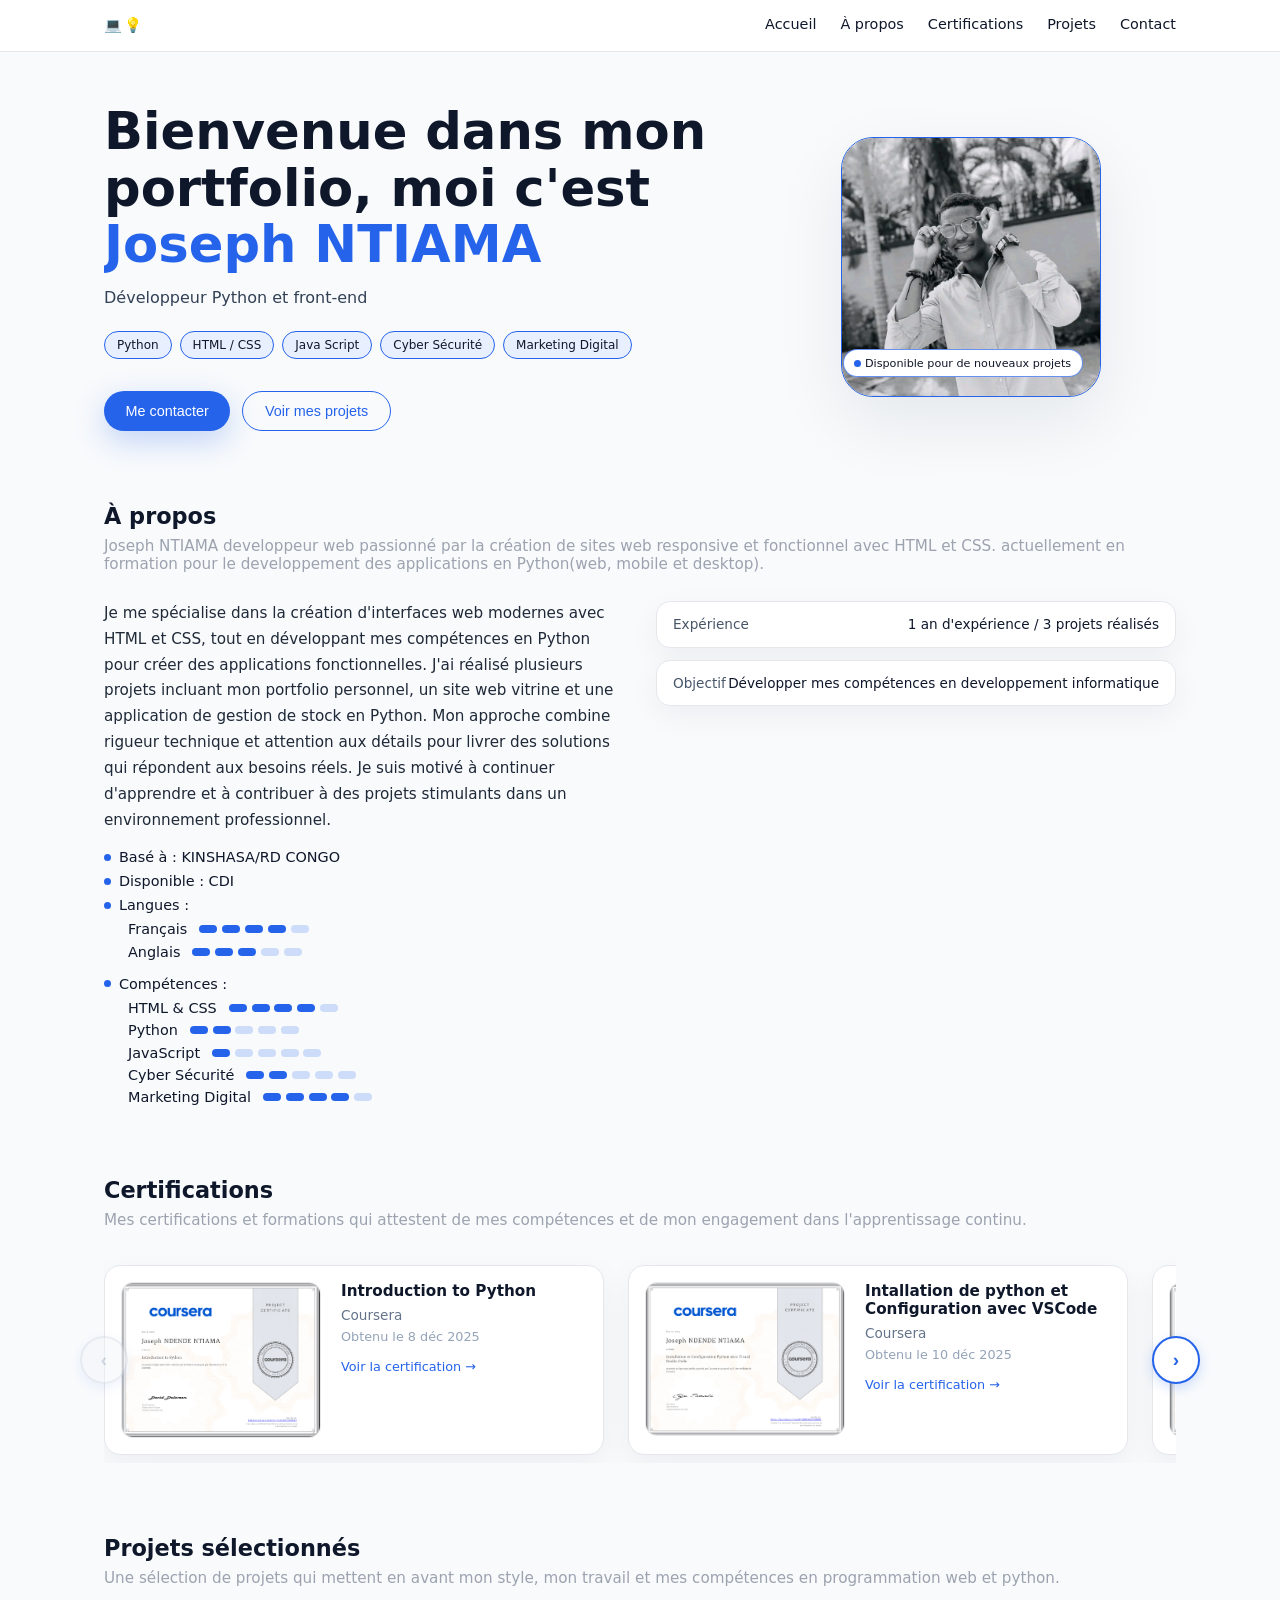
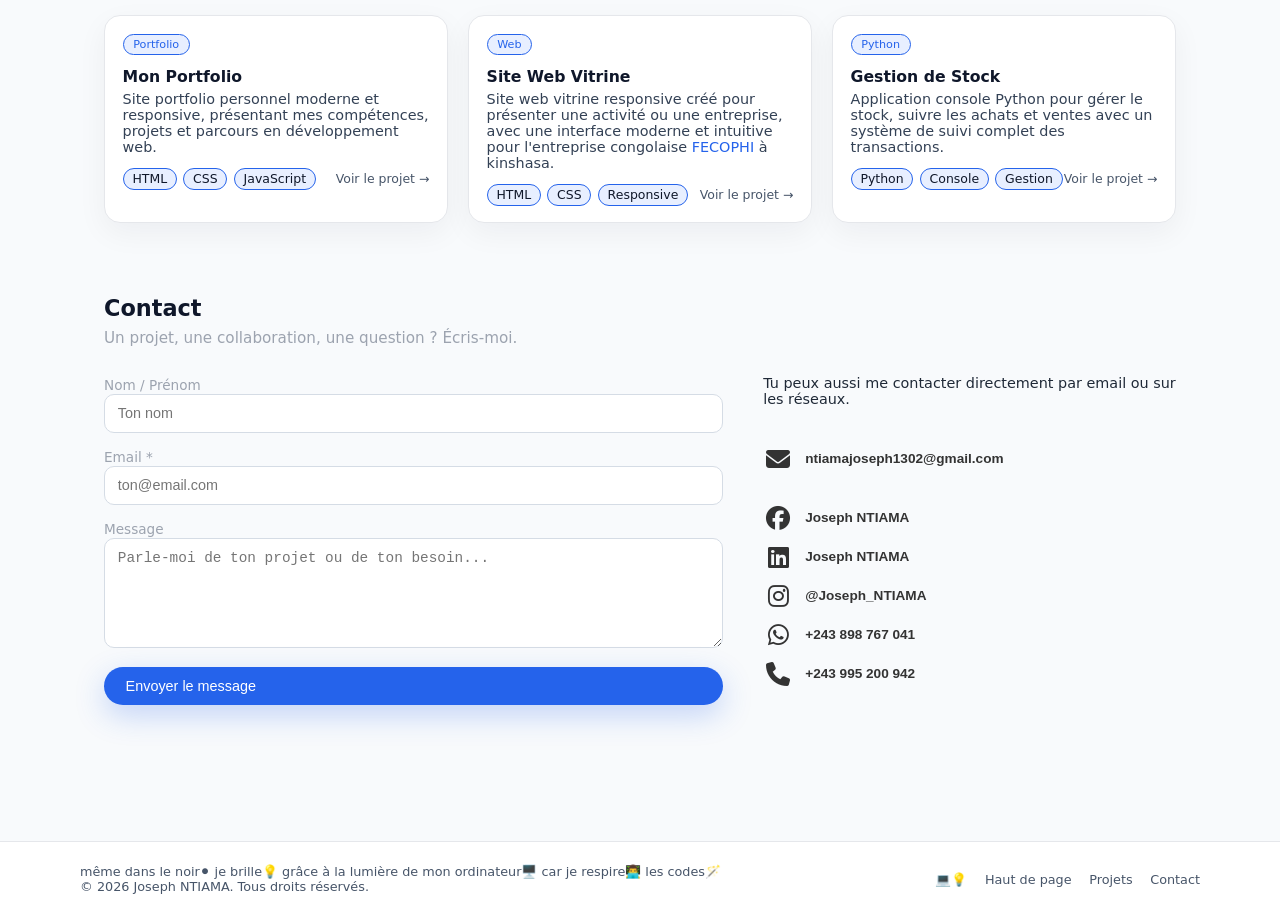
==== commit 075c2d2f: "mis à jour code adsence" ====
--- a/index.html
+++ b/index.html
@@ -1,6 +1,8 @@
 <!DOCTYPE html>
 <html lang="fr">
   <head>
+    <script async src="https://pagead2.googlesyndication.com/pagead/js/adsbygoogle.js?client=ca-pub-3967468145176617"
+     crossorigin="anonymous"></script>
     <meta charset="UTF-8" />
     <meta name="viewport" content="width=device-width, initial-scale=1.0" />
     <link rel="stylesheet" href="https://cdnjs.cloudflare.com/ajax/libs/font-awesome/6.5.1/css/all.min.css">
@@ -1340,7 +1342,7 @@
                 </li>
                 <li>
                   <div>
-                    <a href="https://instagram.com/ton-pseudo" target="_blank" class="social-item">
+                    <a href="https://www.instagram.com/ntiama_joseph?igsh=MTVwcnRzaTMzZWt1dQ%3D%3D&utm_source=qr#" target="_blank" class="social-item">
                       <i class="fa-brands fa-instagram"></i>
                       <span>@Joseph_NTIAMA</span>
                     </a>
@@ -1348,7 +1350,7 @@
                 </li>
                 <li>
                   <div>
-                    <a href="https://whatsapp.com/ton-pseudo" target="_blank" class="social-item">
+                    <a href="https://wa.me/243898767041?text=BONJOUR%2C%20comment%20puis-je%20vous%20aider%20%3F" target="_blank" class="social-item">
                       <i class="fa-brands fa-whatsapp"></i>
                       <span>+243 898 767 041</span>
                     </a>
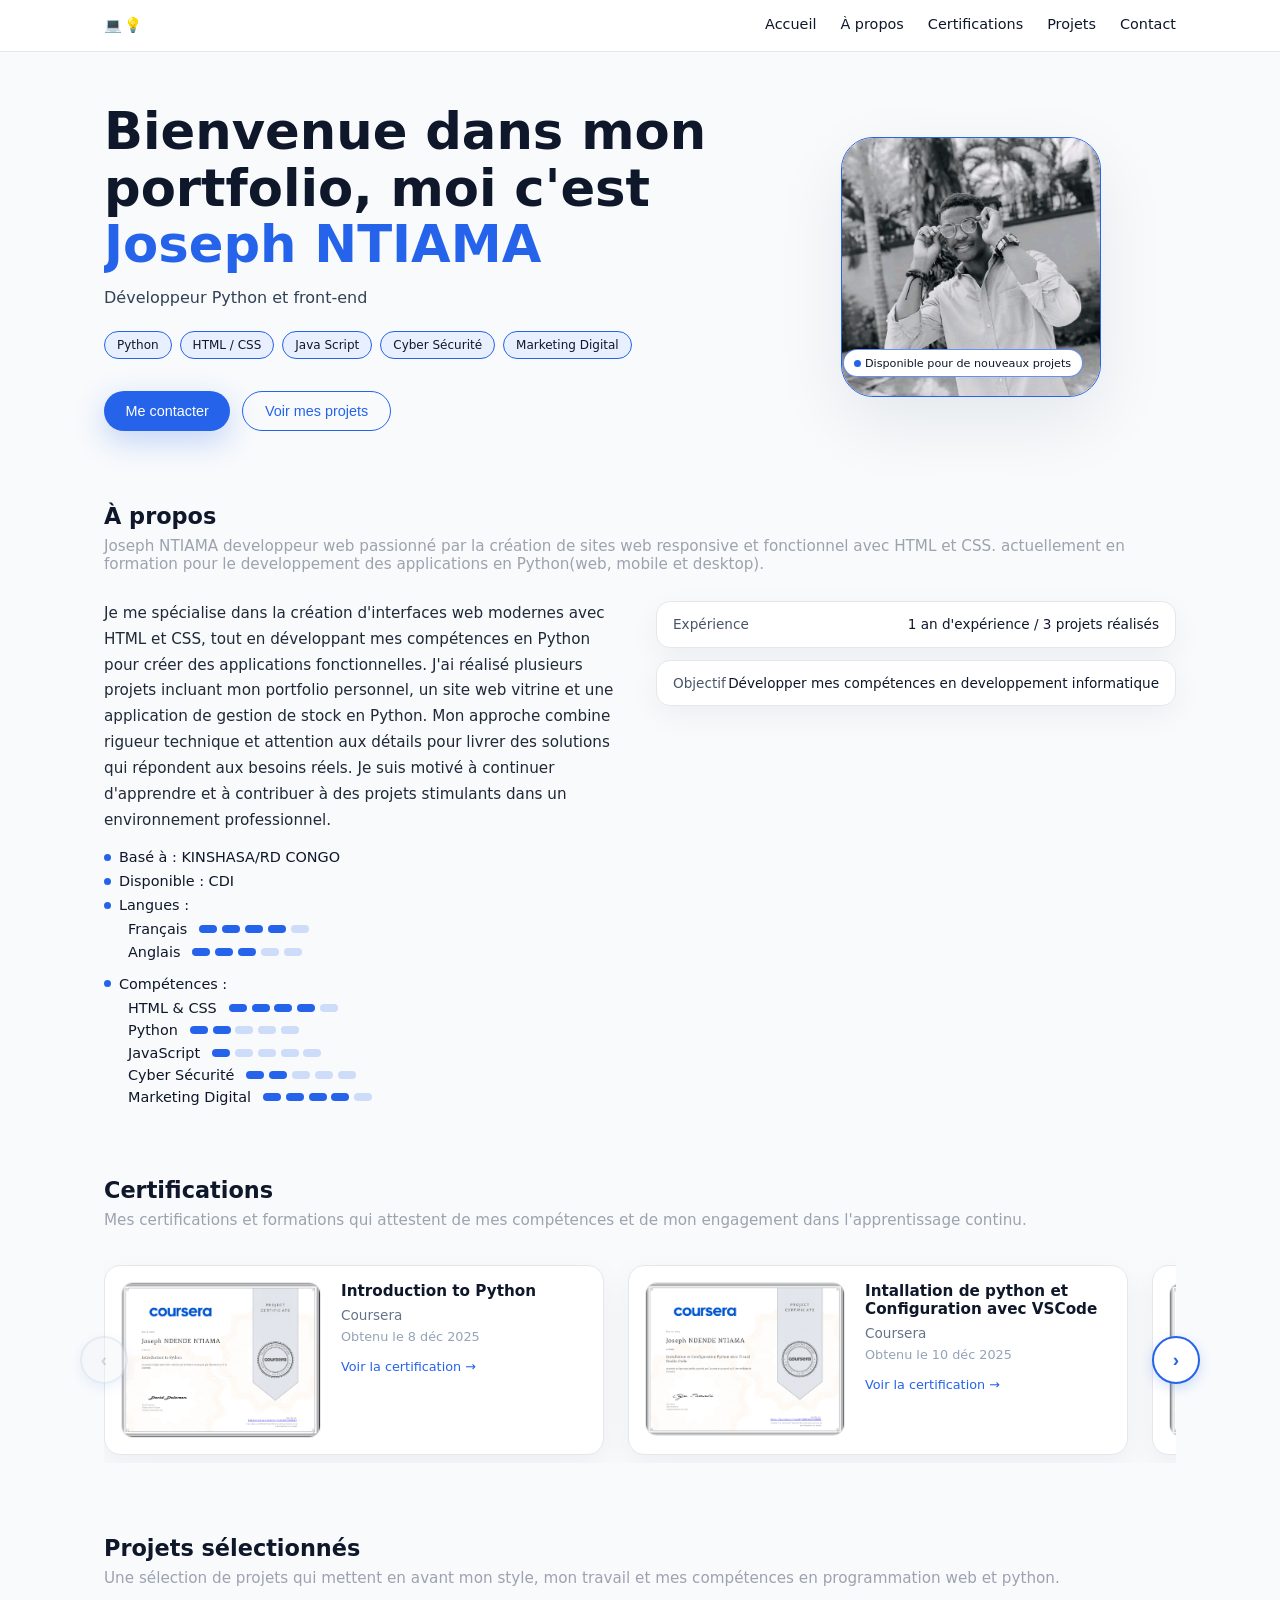
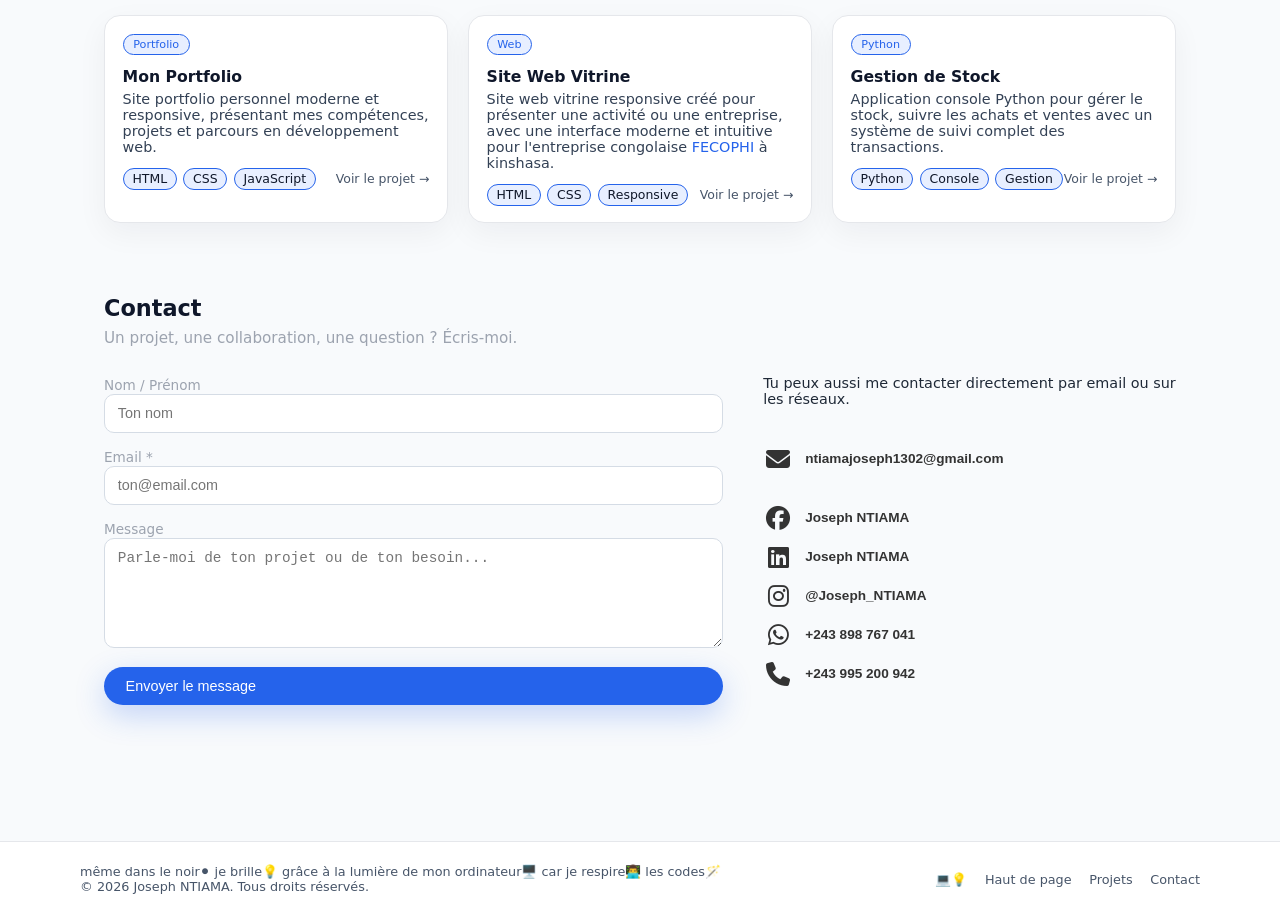
==== commit 50a2bb5c: "new version with new certificate" ====
--- a/index.html
+++ b/index.html
@@ -1173,14 +1173,36 @@
               src="photo/certificat script devops.png" 
               alt="Certification Python Coursera" 
               class="certification-image"
-              onclick="window.open('https://www.coursera.org/account/accomplishments/certificate/VC185OGS5NWT', '_blank')"
+              onclick="window.open('https://www.coursera.org/account/accomplishments/verify/VC185OGS5NWT', '_blank')"
             />
             <div class="certification-info">
               <h3 class="certification-title">Scripting for DevOps</h3>
               <p class="certification-org">Coursera</p>
               <p class="certification-date">Obtenu le 10 déc 2025</p>
               <a 
-                href="https://www.coursera.org/account/accomplishments/certificate/VC185OGS5NWT" 
+                href="https://www.coursera.org/account/accomplishments/verify/VC185OGS5NWT" 
+                target="_blank" 
+                rel="noopener noreferrer"
+                class="certification-link"
+              >
+                Voir la certification →
+              </a>
+            </div>
+          </article>
+
+          <article class="certification-card">
+            <img 
+              src="photo/Annotation 2026-01-29 062334 UST.png" 
+              alt="Certification Python Coursera" 
+              class="certification-image"
+              onclick="window.open('https://www.coursera.org/account/accomplishments/verify/2DN2252DZAN8', '_blank')"
+            />
+            <div class="certification-info">
+              <h3 class="certification-title">Create Your First Python Program From UST</h3>
+              <p class="certification-org">Coursera</p>
+              <p class="certification-date">Obtenu le 28 Jan 2026</p>
+              <a 
+                href="https://www.coursera.org/account/accomplishments/verify/2DN2252DZAN8" 
                 target="_blank" 
                 rel="noopener noreferrer"
                 class="certification-link"
@@ -1350,7 +1372,7 @@
                 </li>
                 <li>
                   <div>
-                    <a href="https://wa.me/243898767041?text=BONJOUR%2C%20comment%20puis-je%20vous%20aider%20%3F" target="_blank" class="social-item">
+                    <a href="https://wa.me/243898767041?text=BONJOUR%2C%20Joseph%20%3F" target="_blank" class="social-item">
                       <i class="fa-brands fa-whatsapp"></i>
                       <span>+243 898 767 041</span>
                     </a>
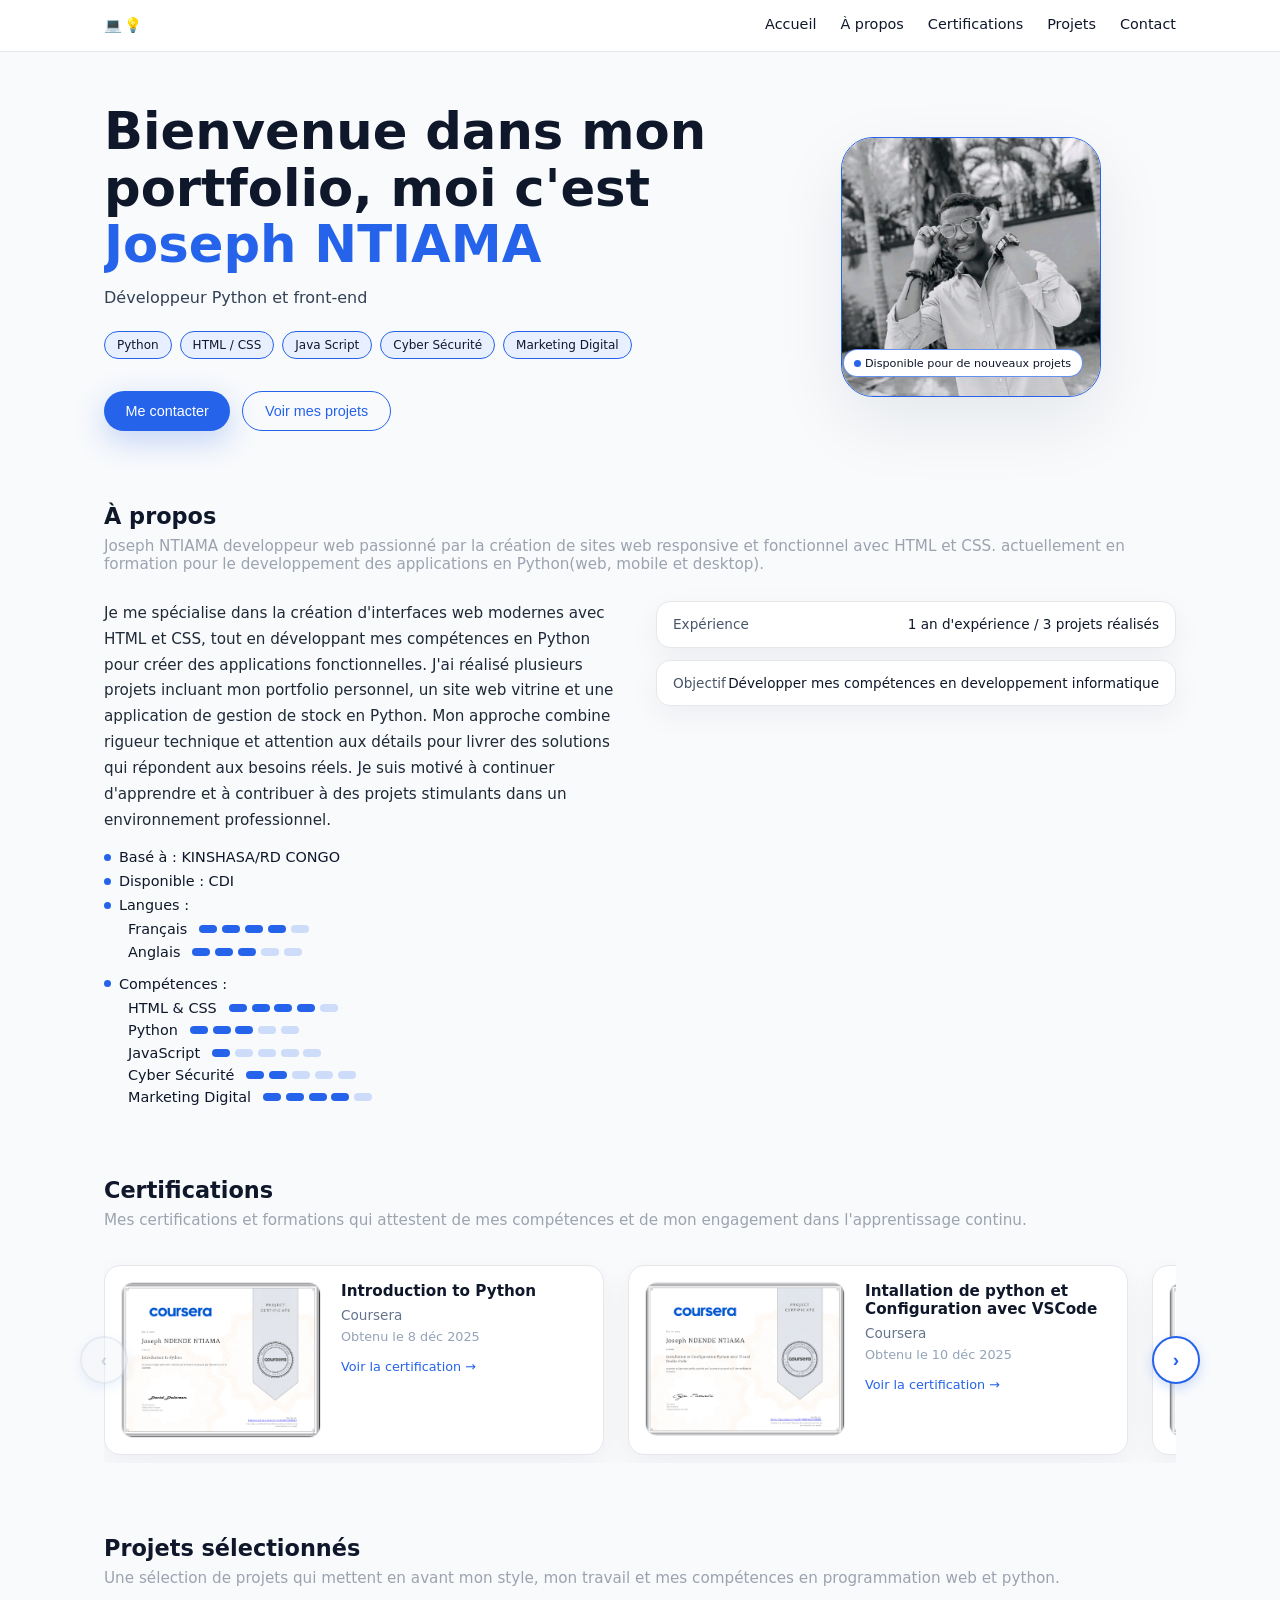
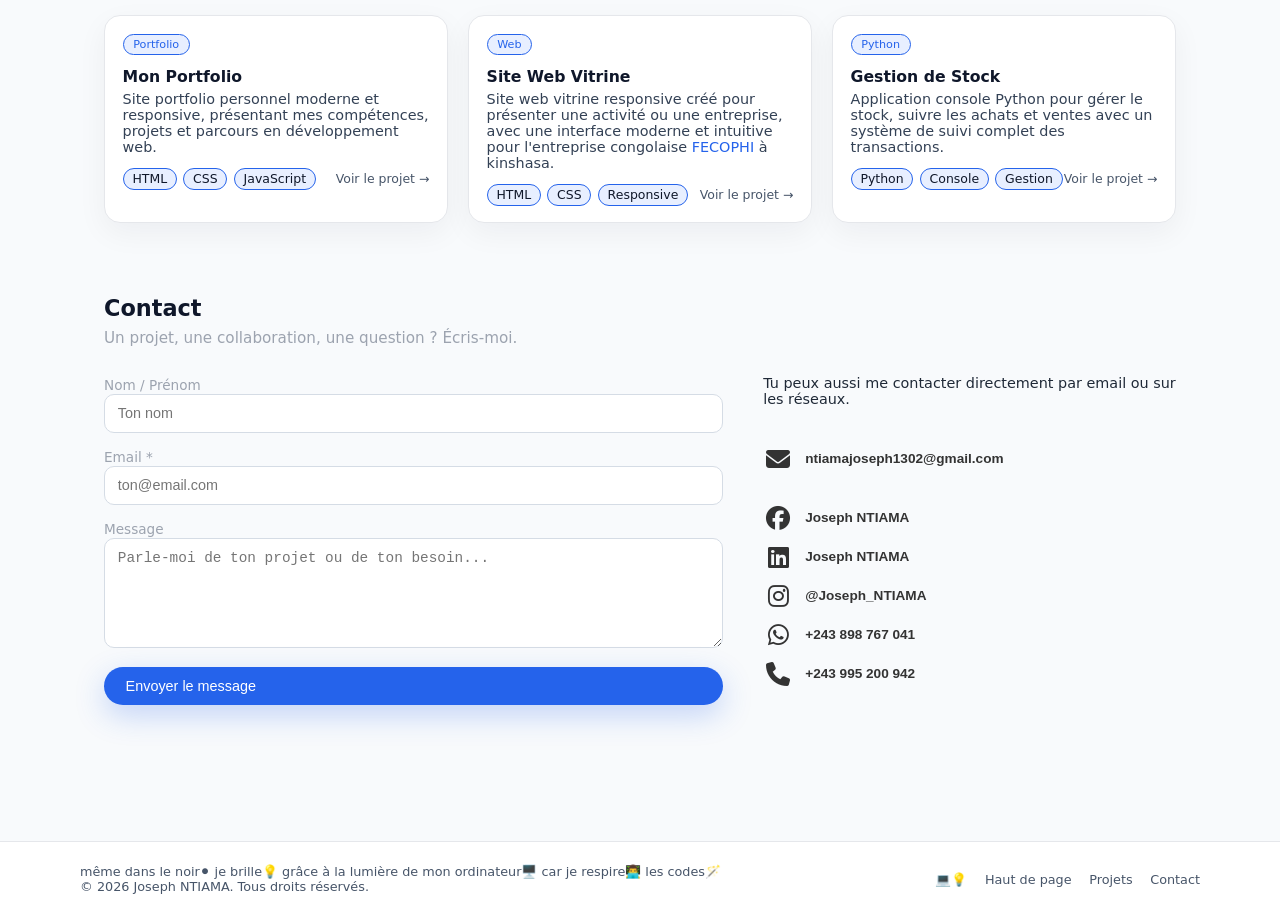
==== commit a0b8be3b: "le lien en place" ====
--- a/index.html
+++ b/index.html
@@ -1059,7 +1059,7 @@
                     <span class="language-level">
                       <span class="level-bar filled"></span>
                       <span class="level-bar filled"></span>
-                      <span class="level-bar"></span>
+                      <span class="level-bar filled"></span>
                       <span class="level-bar"></span>
                       <span class="level-bar"></span>
                     </span>
@@ -1260,7 +1260,7 @@
                 <span class="tech-pill">CSS</span>
                 <span class="tech-pill">JavaScript</span>
               </div>
-              <a href="#" style="font-size: 0.78rem">Voir le projet →</a>
+              <a href="ntjoseph.vercel.app" style="font-size: 0.78rem">Voir le projet →</a>
             </div>
           </article>
 
@@ -1276,7 +1276,7 @@
                 <span class="tech-pill">CSS</span>
                 <span class="tech-pill">Responsive</span>
               </div>
-              <a href="#" style="font-size: 0.78rem">Voir le projet →</a>
+              <a href="fecophi.vercel.app" style="font-size: 0.78rem">Voir le projet →</a>
             </div>
           </article>
 
@@ -1599,6 +1599,12 @@
         }
       });
     </script>
+
+    <!-- Vercel Speed Insights -->
+    <script>
+      window.si = window.si || function () { (window.siq = window.siq || []).push(arguments); };
+    </script>
+    <script defer src="/_vercel/speed-insights/script.js"></script>
   </body>
 </html>
 
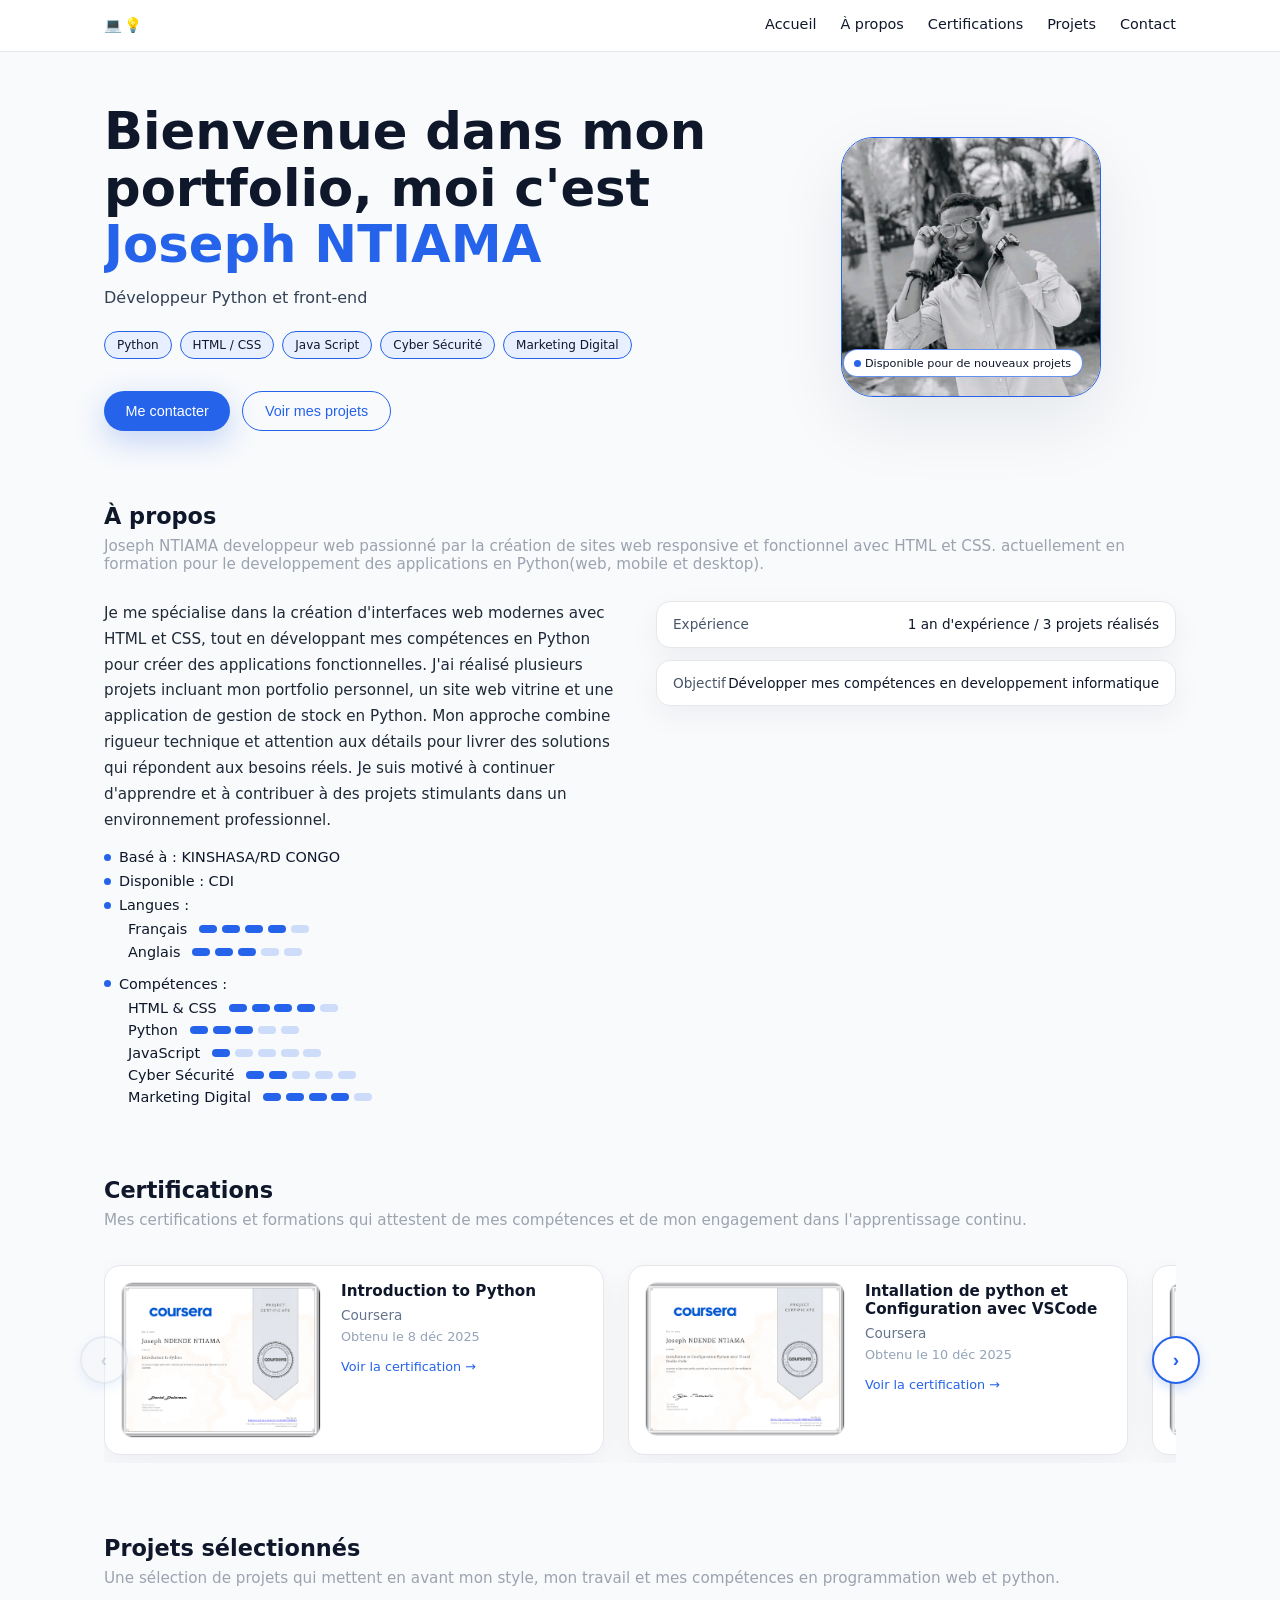
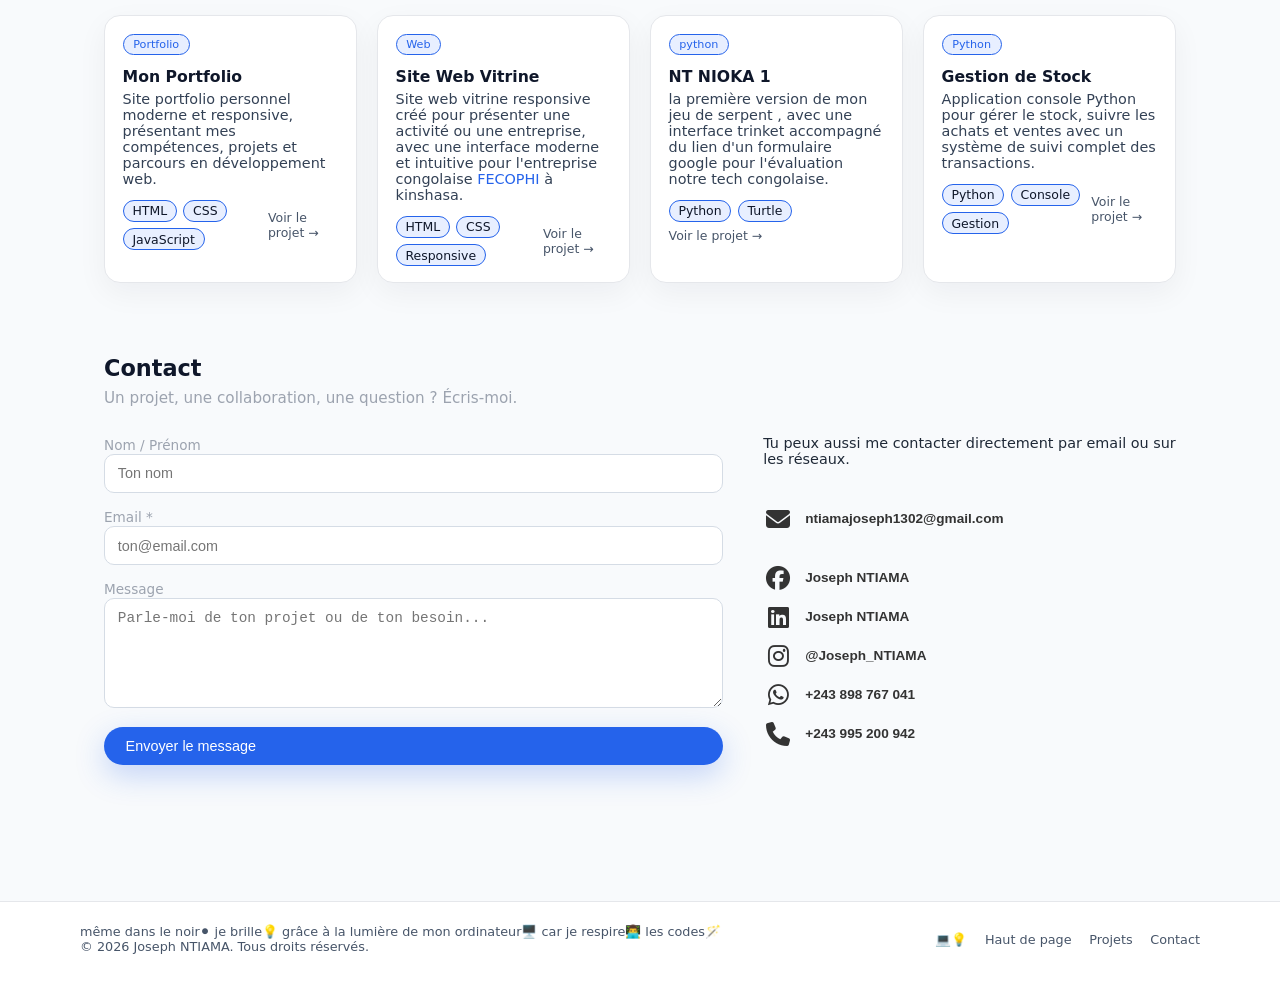
==== commit 131c525e: "jeu serpent à jour" ====
--- a/index.html
+++ b/index.html
@@ -1260,7 +1260,7 @@
                 <span class="tech-pill">CSS</span>
                 <span class="tech-pill">JavaScript</span>
               </div>
-              <a href="ntjoseph.vercel.app" style="font-size: 0.78rem">Voir le projet →</a>
+              <a href="https://ntjoseph.vercel.app/" style="font-size: 0.78rem">Voir le projet →</a>
             </div>
           </article>
 
@@ -1276,7 +1276,22 @@
                 <span class="tech-pill">CSS</span>
                 <span class="tech-pill">Responsive</span>
               </div>
-              <a href="fecophi.vercel.app" style="font-size: 0.78rem">Voir le projet →</a>
+              <a href="https://fecophi.vercel.app/" style="font-size: 0.78rem">Voir le projet →</a>
+            </div>
+          </article>
+
+          <article class="card">
+            <div class="card-badge">python</div>
+            <h3 class="card-title">NT NIOKA 1</h3>
+            <p class="card-text">
+              la première version de mon jeu de serpent , avec une interface trinket accompagné du lien d'un formulaire google pour l'évaluation notre tech congolaise.
+            </p>
+            <div class="card-footer">
+              <div class="tech-list">
+                <span class="tech-pill">Python</span>
+                <span class="tech-pill">Turtle</span
+              </div>
+              <a href="https://ntiamajoseph1302-gmail-com.trinket.io/sites/serpent-nt1" style="font-size: 0.78rem">Voir le projet →</a>
             </div>
           </article>
 
